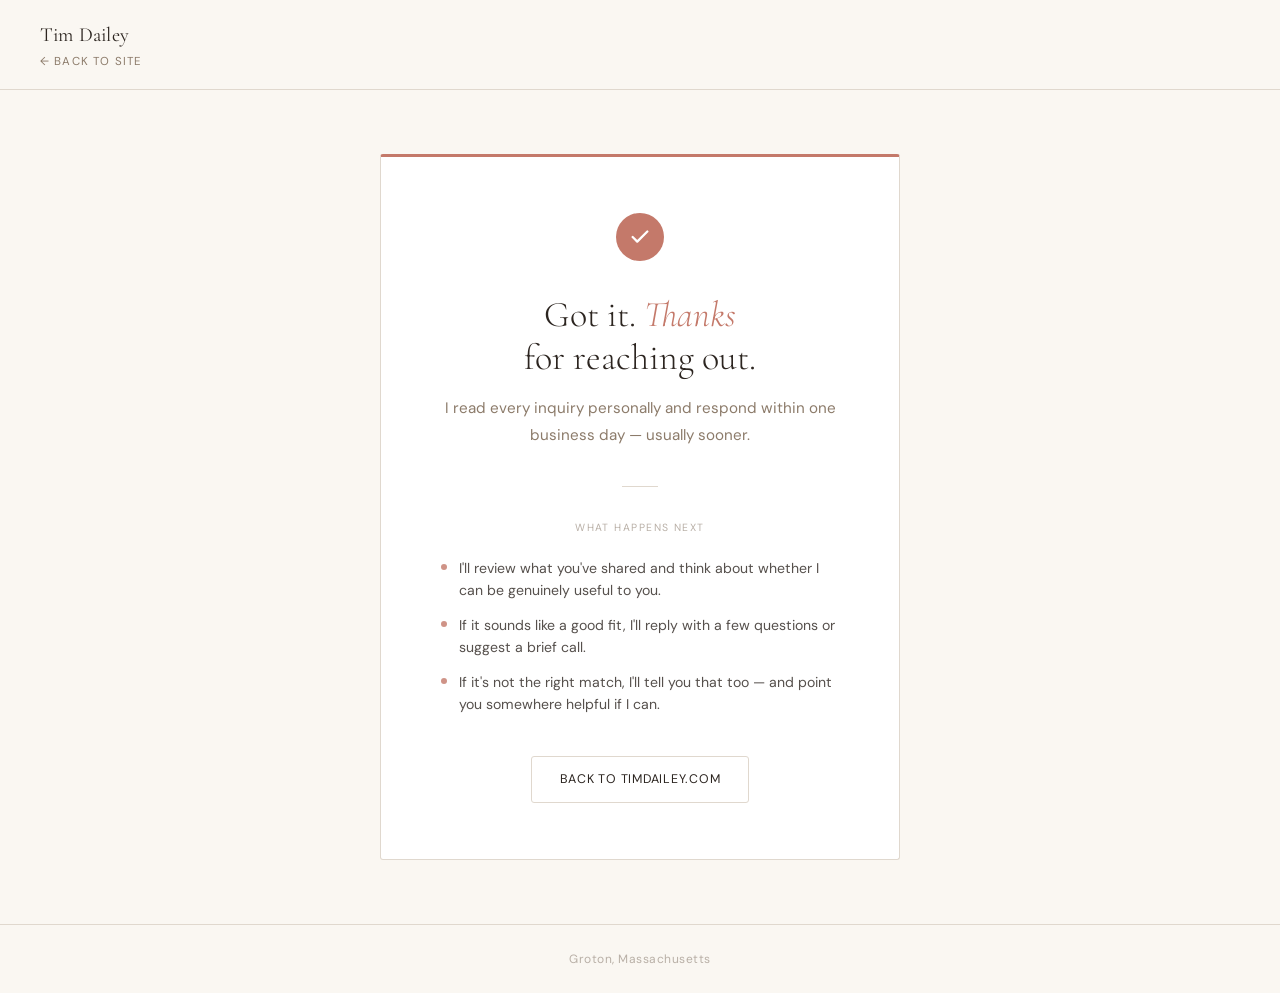
==== thanks.html @ c69544fc "Add files via upload" ====
<!DOCTYPE html>
<html lang="en" class="full-height">
<head>
<meta charset="UTF-8">
<meta name="viewport" content="width=device-width, initial-scale=1.0">
<title>Got it — Tim Dailey</title>
<link rel="preconnect" href="https://fonts.googleapis.com">
<link href="https://fonts.googleapis.com/css2?family=Cormorant+Garamond:ital,wght@0,300;0,400;0,500;1,300;1,400&family=DM+Sans:opsz,wght@9..40,300;9..40,400;9..500&display=swap" rel="stylesheet">
<link rel="stylesheet" href="styles.css">
</head>
<body class="page-thanks">

<nav class="nav-simple">
  <a href="index.html" class="nav-mark">Tim Dailey</a>
  <a href="index.html" class="nav-back">← Back to site</a>
</nav>

<main class="thanks-main">
  <div class="thanks-card">
    <div class="thanks-check">
      <svg viewBox="0 0 24 24" stroke-linecap="round" stroke-linejoin="round">
        <polyline points="20 6 9 17 4 12"/>
      </svg>
    </div>
    <h1 class="thanks-h">Got it. <em>Thanks</em><br>for reaching out.</h1>
    <p class="thanks-sub">I read every inquiry personally and respond within one business day — usually sooner.</p>
    <div class="thanks-divider"></div>
    <div class="thanks-next-lbl">What happens next</div>
    <div class="thanks-next-items">
      <div class="thanks-next-item">
        <div class="thanks-next-dot"></div>
        <span>I'll review what you've shared and think about whether I can be genuinely useful to you.</span>
      </div>
      <div class="thanks-next-item">
        <div class="thanks-next-dot"></div>
        <span>If it sounds like a good fit, I'll reply with a few questions or suggest a brief call.</span>
      </div>
      <div class="thanks-next-item">
        <div class="thanks-next-dot"></div>
        <span>If it's not the right match, I'll tell you that too — and point you somewhere helpful if I can.</span>
      </div>
    </div>
    <a href="index.html" class="btn-home">Back to timdailey.com</a>
  </div>
</main>

<footer class="footer-simple">
  Groton, Massachusetts
</footer>

<script src="main.js"></script>
</body>
</html>
---- styles.css ----
/* ── RESET ── */
*,*::before,*::after{box-sizing:border-box;margin:0;padding:0}

/* ── VARIABLES ── */
:root{
  --linen:#FAF7F2;
  --linen-deep:#F3EDE3;
  --clay:#C4796A;
  --clay-dark:#A55E50;
  --clay-light:#F0E0DC;
  --espresso:#2C2520;
  --taupe:#8C7B6A;
  --taupe-light:#B8AFA6;
  --border:#E0D8CE;
  --white:#FFFFFF;
  --max-w:1120px;
  --serif:'Cormorant Garamond',Georgia,serif;
  --sans:'DM Sans',system-ui,sans-serif;
}

/* ── BASE ── */
html{scroll-behavior:smooth;font-size:16px}
body{
  font-family:var(--sans);
  color:var(--espresso);
  background:var(--linen);
  line-height:1.7;
  -webkit-font-smoothing:antialiased;
}
/* Thanks page needs full-height flex column to pin footer */
html.full-height,html.full-height body{height:100%}
body.page-thanks{display:flex;flex-direction:column}

/* ── LAYOUT ── */
.wrap{max-width:var(--max-w);margin:0 auto;padding:0 2.5rem}

/* ── NAV ── */
nav{
  background:rgba(250,247,242,0.96);
  backdrop-filter:blur(8px);
  border-bottom:1px solid var(--border);
  padding:1.1rem 0;
}
nav.nav-sticky{position:sticky;top:0;z-index:200}
.nav-inner{
  max-width:var(--max-w);margin:0 auto;padding:0 2.5rem;
  display:flex;align-items:center;justify-content:space-between;
}
/* Thanks page nav is not sticky, uses simpler inner layout */
nav.nav-simple{padding:1.1rem 2.5rem}
.nav-mark{
  font-family:var(--serif);font-size:1.25rem;font-weight:400;
  color:var(--espresso);text-decoration:none;letter-spacing:0.01em;
}
.nav-links{display:flex;align-items:center;gap:2.25rem;list-style:none}
.nav-links a{
  font-size:0.7rem;letter-spacing:0.12em;text-transform:uppercase;
  color:var(--taupe);text-decoration:none;transition:color 0.2s;
}
.nav-links a:hover{color:var(--espresso)}
.nav-cta{
  background:var(--clay) !important;color:var(--white) !important;
  padding:0.55rem 1.2rem;border-radius:3px;
  letter-spacing:0.08em !important;transition:background 0.2s !important;
}
.nav-cta:hover{background:var(--clay-dark) !important}
.nav-back{
  font-size:0.72rem;letter-spacing:0.1em;text-transform:uppercase;
  color:var(--taupe);text-decoration:none;transition:color 0.2s;
  display:flex;align-items:center;gap:0.4rem;
}
.nav-back:hover{color:var(--espresso)}
.nav-hamburger{display:none;background:none;border:none;cursor:pointer;padding:4px}
.nav-hamburger span{display:block;width:22px;height:1.5px;background:var(--espresso);margin:5px 0;transition:all 0.2s}

/* ── BUTTONS ── */
.btn-fill{
  background:var(--clay);color:var(--white);
  padding:0.85rem 1.75rem;border-radius:3px;
  text-decoration:none;font-size:0.8rem;letter-spacing:0.06em;
  text-transform:uppercase;transition:background 0.2s;display:inline-block;
}
.btn-fill:hover{background:var(--clay-dark)}
.btn-outline{
  border:1px solid var(--border);color:var(--espresso);
  padding:0.85rem 1.75rem;border-radius:3px;
  text-decoration:none;font-size:0.8rem;letter-spacing:0.06em;
  text-transform:uppercase;transition:border-color 0.2s;display:inline-block;
}
.btn-outline:hover{border-color:var(--taupe)}
.btn-home{
  display:inline-block;border:1px solid var(--border);color:var(--espresso);
  padding:0.75rem 1.75rem;border-radius:3px;text-decoration:none;
  font-size:0.78rem;letter-spacing:0.06em;text-transform:uppercase;
  transition:border-color 0.2s,color 0.2s;
}
.btn-home:hover{border-color:var(--clay);color:var(--clay)}

/* ── SECTION CHROME ── */
.sec-eye{
  font-size:0.65rem;letter-spacing:0.14em;text-transform:uppercase;
  color:var(--clay);margin-bottom:0.6rem;
}
.sec-h{
  font-family:var(--serif);font-weight:300;
  font-size:clamp(1.8rem,3.5vw,2.75rem);
  color:var(--espresso);line-height:1.2;
}
.sec-sub{
  font-size:1rem;color:var(--taupe);max-width:600px;
  margin-top:0.75rem;line-height:1.8;
}

/* ── FOOTER ── */
footer.footer-dark{background:var(--espresso);padding:3rem 0}
.foot-inner{
  max-width:var(--max-w);margin:0 auto;padding:0 2.5rem;
  display:flex;align-items:center;justify-content:space-between;flex-wrap:wrap;gap:1.5rem;
}
.foot-mark{font-family:var(--serif);font-size:1.2rem;font-weight:300;color:var(--linen);letter-spacing:0.02em}
.foot-links{display:flex;gap:2rem;list-style:none}
.foot-links a{
  font-size:0.68rem;letter-spacing:0.1em;text-transform:uppercase;
  color:var(--taupe);text-decoration:none;transition:color 0.2s;
}
.foot-links a:hover{color:var(--linen)}
.foot-meta{font-size:0.78rem;color:var(--taupe);text-align:right;line-height:1.7}
footer.footer-simple{
  border-top:1px solid var(--border);padding:1.5rem 2.5rem;
  text-align:center;font-size:0.75rem;color:var(--taupe-light);letter-spacing:0.04em;
}

/* ════════════════════════════════════
   INDEX PAGE STYLES
   ════════════════════════════════════ */

/* ── HERO ── */
#hero{background:var(--linen);padding:7rem 0 5rem;position:relative;overflow:hidden}
.hero-bg-mark{
  position:absolute;right:-60px;top:20px;
  font-family:var(--serif);font-size:28rem;font-weight:300;
  color:var(--border);opacity:0.35;line-height:1;
  pointer-events:none;user-select:none;
}
.hero-inner{max-width:760px;position:relative;z-index:1}
.hero-eyebrow{
  display:inline-flex;align-items:center;gap:0.6rem;
  font-size:0.7rem;letter-spacing:0.14em;text-transform:uppercase;
  color:var(--clay);margin-bottom:2rem;
}
.hero-eyebrow-line{width:28px;height:1px;background:var(--clay);display:inline-block}
#hero h1{
  font-family:var(--serif);font-weight:300;
  font-size:clamp(2.4rem,5vw,4rem);
  line-height:1.15;color:var(--espresso);margin-bottom:1.5rem;
}
#hero h1 em{font-style:italic;color:var(--clay)}
.hero-sub{
  font-family:var(--serif);font-size:1.2rem;font-weight:300;font-style:italic;
  color:var(--taupe);margin-bottom:1.25rem;
}
.hero-body{
  font-size:1rem;color:var(--espresso);opacity:0.8;
  max-width:580px;margin-bottom:2.75rem;line-height:1.8;
}
.btn-row{display:flex;gap:1rem;flex-wrap:wrap;align-items:center}
.logo-strip{margin-top:4.5rem;padding-top:2.5rem;border-top:1px solid var(--border)}
.logo-strip-lbl{
  font-size:0.65rem;letter-spacing:0.14em;text-transform:uppercase;
  color:var(--taupe-light);margin-bottom:1rem;
}
.logo-names{display:flex;flex-wrap:wrap;gap:0.4rem 2.5rem}
.logo-names span{
  font-family:var(--serif);font-size:1rem;font-weight:400;
  color:var(--taupe-light);letter-spacing:0.02em;
}

/* ── VALUE ── */
#value{background:var(--white);padding:5.5rem 0}
.value-grid{display:grid;grid-template-columns:repeat(3,1fr);gap:3.5rem}
.val-bar{width:36px;height:2px;background:var(--clay);margin-bottom:1.25rem}
.value-item h3{font-family:var(--serif);font-size:1.5rem;font-weight:400;margin-bottom:0.75rem;color:var(--espresso)}
.value-item p{font-size:0.9rem;color:var(--taupe);line-height:1.8}

/* ── SERVICES ── */
#services{background:var(--linen);padding:6rem 0}
.services-head{margin-bottom:3.5rem}
.svc-card{
  background:var(--white);border:1px solid var(--border);
  border-left:3px solid var(--clay);border-radius:3px;
  padding:2.5rem 2.75rem;margin-bottom:1.25rem;transition:box-shadow 0.2s;
}
.svc-card:hover{box-shadow:0 4px 24px rgba(44,37,32,0.06)}
.svc-name{font-family:var(--serif);font-size:1.6rem;font-weight:400;color:var(--espresso);margin-bottom:0.2rem}
.svc-hook{font-size:0.78rem;color:var(--clay);letter-spacing:0.06em;margin-bottom:1.25rem}
.svc-body{font-size:0.9rem;color:var(--espresso);opacity:0.85;line-height:1.85;margin-bottom:1.5rem;max-width:700px}
.fit-lbl{font-size:0.65rem;letter-spacing:0.12em;text-transform:uppercase;color:var(--taupe-light);margin-bottom:0.6rem}
.fit-list{list-style:none;display:flex;flex-direction:column;gap:0.35rem}
.fit-list li{font-size:0.85rem;color:var(--taupe);padding-left:1.5rem;position:relative;line-height:1.6}
.fit-list li::before{content:'—';position:absolute;left:0;color:var(--clay)}

/* ── ABOUT ── */
#about{background:var(--white);padding:6rem 0}
.about-grid{display:grid;grid-template-columns:1fr 420px;gap:5rem;align-items:start}
.about-prose .sec-h{margin-bottom:2rem}
.about-prose p{font-size:0.95rem;color:var(--espresso);opacity:0.85;line-height:1.9;margin-bottom:1.25rem}
.about-cta-link{
  display:inline-block;margin-top:0.75rem;color:var(--clay);
  font-size:0.9rem;text-decoration:none;border-bottom:1px solid var(--clay);
  padding-bottom:2px;transition:color 0.2s,border-color 0.2s;
}
.about-cta-link:hover{color:var(--clay-dark);border-color:var(--clay-dark)}
.story-toggle-wrap{margin-top:2.5rem;padding-top:2rem;border-top:1px solid var(--border)}
.story-btn{
  background:none;border:none;padding:0;cursor:pointer;
  display:flex;align-items:center;gap:0.5rem;
  font-family:var(--serif);font-size:1rem;font-weight:400;
  color:var(--clay);transition:color 0.2s;
}
.story-btn:hover{color:var(--clay-dark)}
.story-arrow{display:inline-block;transition:transform 0.25s;font-size:1.1rem}
.story-arrow.open{transform:rotate(90deg)}
.story-content{display:none;margin-top:1.5rem}
.story-content.open{display:block}
.story-content p{font-size:0.9rem;color:var(--espresso);opacity:0.8;line-height:1.9;margin-bottom:1.15rem}
.career-lbl{font-size:0.65rem;letter-spacing:0.14em;text-transform:uppercase;color:var(--taupe-light);margin-bottom:1rem}
.timeline-item{padding:1.1rem 0;border-top:1px solid var(--border)}
.timeline-item:last-child{border-bottom:1px solid var(--border)}
.t-org{font-size:0.9rem;font-weight:500;color:var(--espresso);margin-bottom:2px}
.t-role{font-size:0.82rem;color:var(--taupe)}
.t-dates{font-size:0.75rem;color:var(--taupe-light);margin-top:2px}

/* ── WORK ── */
#work{background:var(--linen);padding:6rem 0}
.work-head{margin-bottom:3rem}
.case{background:var(--white);border:1px solid var(--border);border-radius:3px;margin-bottom:0.75rem;overflow:hidden}
.case-hdr{
  padding:1.5rem 2rem;cursor:pointer;
  display:flex;align-items:center;justify-content:space-between;gap:1rem;transition:background 0.15s;
}
.case-hdr:hover{background:var(--linen)}
.case-hdr h3{font-family:var(--serif);font-size:1.15rem;font-weight:400;color:var(--espresso)}
.chevron{color:var(--clay);font-size:1.1rem;transition:transform 0.2s;flex-shrink:0}
.chevron.open{transform:rotate(180deg)}
.case-body{display:none;padding:0 2rem 2rem;border-top:1px solid var(--border)}
.case-body.open{display:block}
.case-sec{margin-top:1.5rem}
.case-sec-lbl{font-size:0.65rem;letter-spacing:0.12em;text-transform:uppercase;color:var(--clay);margin-bottom:0.5rem}
.case-sec p{font-size:0.88rem;color:var(--espresso);opacity:0.85;line-height:1.8}

/* ── CONTACT ── */
#contact{background:var(--white);padding:6rem 0}
.contact-grid{display:grid;grid-template-columns:1fr 1fr;gap:5rem;align-items:start}
.contact-intro{font-size:0.95rem;color:var(--taupe);line-height:1.85;margin:1rem 0 2rem}
.fit-block{margin-bottom:1.75rem}
.fit-block-lbl{font-size:0.65rem;letter-spacing:0.12em;text-transform:uppercase;color:var(--taupe-light);margin-bottom:0.6rem}
.contact-list{list-style:none;display:flex;flex-direction:column;gap:0.4rem}
.contact-list li{font-size:0.87rem;color:var(--espresso);opacity:0.85;padding-left:1.5rem;position:relative;line-height:1.65}
.contact-list li::before{content:'—';position:absolute;left:0;color:var(--clay)}
.cform{display:flex;flex-direction:column;gap:1.25rem}
.ffield{display:flex;flex-direction:column;gap:0.4rem}
.ffield label{font-size:0.65rem;letter-spacing:0.12em;text-transform:uppercase;color:var(--taupe)}
.ffield input,.ffield textarea{
  background:var(--linen);border:1px solid var(--border);border-radius:3px;
  padding:0.75rem 1rem;font-family:var(--sans);font-size:0.9rem;
  color:var(--espresso);outline:none;width:100%;transition:border-color 0.2s;
}
.ffield input:focus,.ffield textarea:focus{border-color:var(--clay)}
.ffield textarea{min-height:110px;resize:vertical}
.fsub{
  background:var(--clay);color:var(--white);border:none;
  padding:0.85rem 1.75rem;border-radius:3px;cursor:pointer;
  font-family:var(--sans);font-size:0.8rem;letter-spacing:0.06em;
  text-transform:uppercase;transition:background 0.2s;align-self:flex-start;
}
.fsub:hover{background:var(--clay-dark)}
.cal-note{
  margin-top:1.5rem;padding-top:1.5rem;
  border-top:1px solid var(--border);
  font-size:0.87rem;color:var(--taupe);line-height:1.8;
}

/* ── SCROLL FADE-IN ── */
.fade-in{opacity:0;transform:translateY(18px);transition:opacity 0.5s ease,transform 0.5s ease}
.fade-in.visible{opacity:1;transform:none}

/* ════════════════════════════════════
   THANKS PAGE STYLES
   ════════════════════════════════════ */
.thanks-main{
  flex:1;display:flex;align-items:center;
  justify-content:center;padding:4rem 2rem;
}
.thanks-card{
  background:var(--white);border:1px solid var(--border);
  border-top:3px solid var(--clay);border-radius:3px;
  padding:3.5rem 3.75rem;max-width:520px;width:100%;
  text-align:center;animation:rise 0.5s ease both;
}
@keyframes rise{
  from{opacity:0;transform:translateY(16px)}
  to{opacity:1;transform:none}
}
.thanks-check{
  width:48px;height:48px;border-radius:50%;background:var(--clay);
  display:flex;align-items:center;justify-content:center;margin:0 auto 2rem;
}
.thanks-check svg{width:22px;height:22px;stroke:var(--white);stroke-width:2.5;fill:none}
.thanks-h{
  font-family:var(--serif);font-weight:300;font-size:2.25rem;
  line-height:1.2;color:var(--espresso);margin-bottom:1rem;
}
.thanks-h em{font-style:italic;color:var(--clay)}
.thanks-sub{font-size:0.95rem;color:var(--taupe);line-height:1.8;margin-bottom:2.25rem}
.thanks-divider{width:36px;height:1px;background:var(--border);margin:0 auto 2rem}
.thanks-next-lbl{font-size:0.65rem;letter-spacing:0.14em;text-transform:uppercase;color:var(--taupe-light);margin-bottom:1.25rem}
.thanks-next-items{display:flex;flex-direction:column;gap:0.75rem;text-align:left;margin-bottom:2.5rem}
.thanks-next-item{display:flex;align-items:flex-start;gap:0.75rem;font-size:0.88rem;color:var(--espresso);opacity:0.8;line-height:1.6}
.thanks-next-dot{width:6px;height:6px;border-radius:50%;background:var(--clay);flex-shrink:0;margin-top:0.45rem}

/* ════════════════════════════════════
   RESPONSIVE
   ════════════════════════════════════ */
@media(max-width:900px){
  .value-grid{grid-template-columns:1fr;gap:2.25rem}
  .about-grid{grid-template-columns:1fr;gap:3rem}
  .about-grid .about-right{order:-1}
  .contact-grid{grid-template-columns:1fr;gap:3rem}
  .hero-bg-mark{display:none}
}
@media(max-width:680px){
  .wrap{padding:0 1.5rem}
  .nav-inner{padding:0 1.5rem}
  .foot-inner{padding:0 1.5rem;flex-direction:column;align-items:flex-start}
  .foot-meta{text-align:left}
  .nav-links{display:none}
  .nav-links.open{
    display:flex;flex-direction:column;align-items:flex-start;
    position:absolute;top:100%;left:0;right:0;
    background:var(--white);border-bottom:1px solid var(--border);
    padding:1.5rem 2rem;gap:1.25rem;
  }
  .nav-hamburger{display:block}
  nav{position:relative}
  #hero{padding:4.5rem 0 3.5rem}
  .svc-card{padding:1.75rem 1.5rem}
  .case-hdr{padding:1.25rem 1.5rem}
  .case-body{padding:0 1.5rem 1.5rem}
  .thanks-card{padding:2.5rem 1.75rem}
  footer.footer-simple{padding:1.25rem 1.5rem}
}
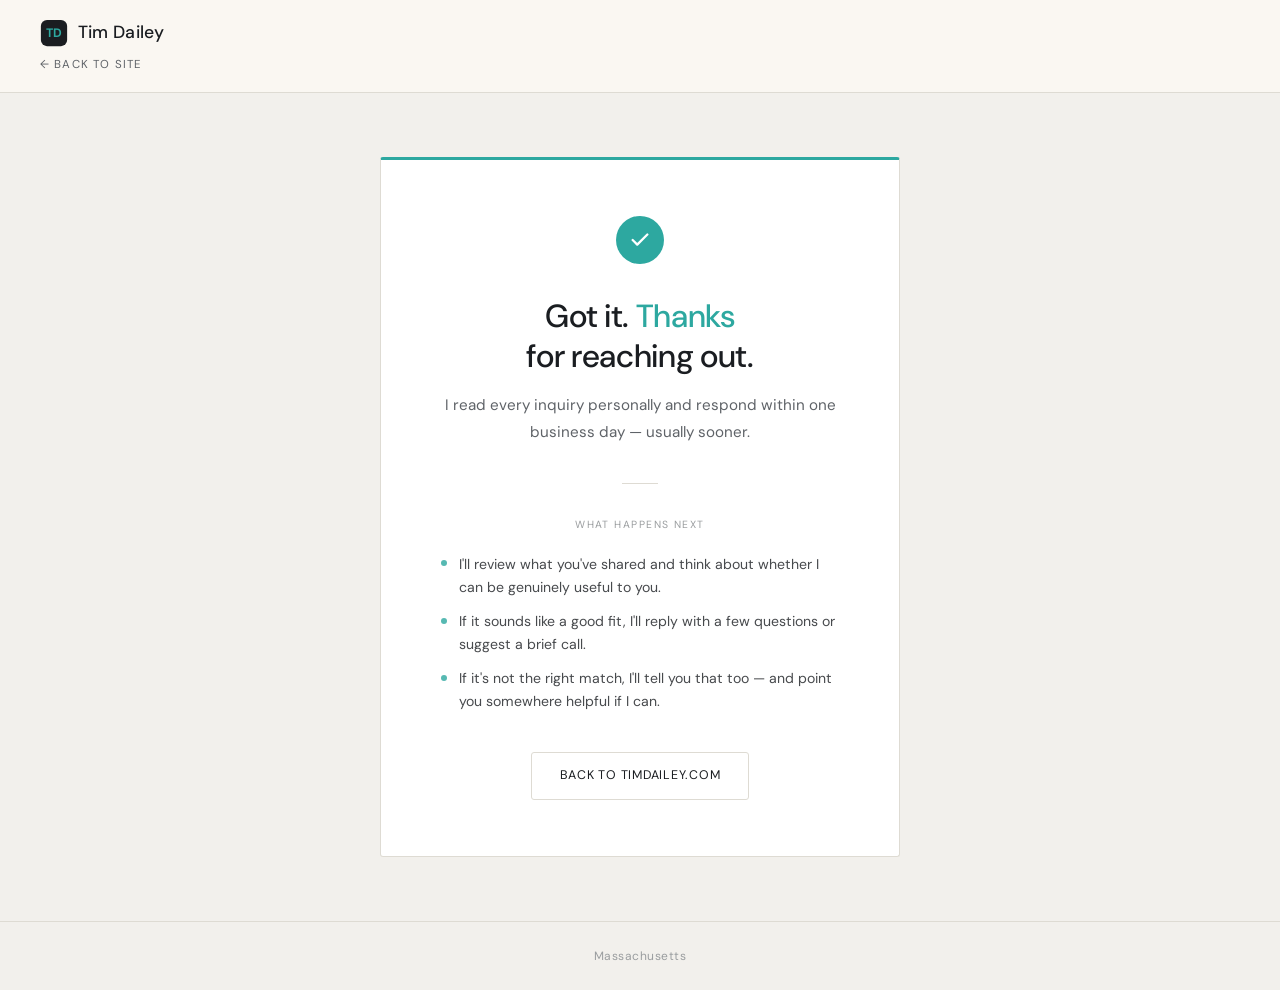
==== commit 0a2ba052: "Rebrand site content & layout; add robots/sitemap Update site copy and structure to rebrand as “Timo" ====
--- a/thanks.html
+++ b/thanks.html
@@ -3,15 +3,34 @@
 <head>
 <meta charset="UTF-8">
 <meta name="viewport" content="width=device-width, initial-scale=1.0">
+<!-- Google tag (gtag.js) -->
+<script async src="https://www.googletagmanager.com/gtag/js?id=G-L4XBEKRWH8"></script>
+<script>
+  window.dataLayer = window.dataLayer || [];
+  function gtag(){dataLayer.push(arguments);}
+  gtag('js', new Date());
+
+  gtag('config', 'G-L4XBEKRWH8');
+</script>
 <title>Got it — Tim Dailey</title>
+<meta name="robots" content="noindex, follow">
+<meta name="theme-color" content="#1A1D21">
 <link rel="preconnect" href="https://fonts.googleapis.com">
-<link href="https://fonts.googleapis.com/css2?family=Cormorant+Garamond:ital,wght@0,300;0,400;0,500;1,300;1,400&family=DM+Sans:opsz,wght@9..40,300;9..40,400;9..500&display=swap" rel="stylesheet">
+<link href="https://fonts.googleapis.com/css2?family=DM+Sans:opsz,wght@9..40,300;9..40,400;9..40,500;9..40,700&display=swap" rel="stylesheet">
 <link rel="stylesheet" href="styles.css">
+<link rel="icon" type="image/svg+xml" href="favicon.svg">
+<link rel="apple-touch-icon" href="favicon-180.png">
 </head>
 <body class="page-thanks">
 
 <nav class="nav-simple">
-  <a href="index.html" class="nav-mark">Tim Dailey</a>
+  <a href="index.html" class="nav-mark">
+    <svg width="28" height="28" viewBox="0 0 32 32" aria-hidden="true">
+      <rect x="1" y="1" width="30" height="30" rx="7" style="fill:var(--espresso)"/>
+      <text x="16" y="21" font-family="DM Sans, sans-serif" font-weight="700" font-size="14" text-anchor="middle" style="fill:var(--clay)">TD</text>
+    </svg>
+    Tim Dailey
+  </a>
   <a href="index.html" class="nav-back">← Back to site</a>
 </nav>
 
@@ -45,7 +64,7 @@
 </main>
 
 <footer class="footer-simple">
-  Groton, Massachusetts
+  Massachusetts
 </footer>
 
 <script src="main.js"></script>
--- a/styles.css
+++ b/styles.css
@@ -3,18 +3,17 @@
 
 /* ── VARIABLES ── */
 :root{
-  --linen:#FAF7F2;
-  --linen-deep:#F3EDE3;
-  --clay:#C4796A;
-  --clay-dark:#A55E50;
-  --clay-light:#F0E0DC;
-  --espresso:#2C2520;
-  --taupe:#8C7B6A;
-  --taupe-light:#B8AFA6;
-  --border:#E0D8CE;
+  --linen:#F2F0EC;
+  --linen-deep:#E9E6DF;
+  --clay:#2DA8A0;
+  --clay-dark:#1F7B75;
+  --clay-light:#D9EEEC;
+  --espresso:#1A1D21;
+  --taupe:#5F6368;
+  --taupe-light:#9A9D9F;
+  --border:#DEDBD3;
   --white:#FFFFFF;
-  --max-w:1120px;
-  --serif:'Cormorant Garamond',Georgia,serif;
+  --max-w:1440px;
   --sans:'DM Sans',system-ui,sans-serif;
 }
 
@@ -49,9 +48,11 @@
 /* Thanks page nav is not sticky, uses simpler inner layout */
 nav.nav-simple{padding:1.1rem 2.5rem}
 .nav-mark{
-  font-family:var(--serif);font-size:1.25rem;font-weight:400;
+  display:inline-flex;align-items:center;gap:0.6rem;
+  font-family:var(--sans);font-size:1.1rem;font-weight:500;
   color:var(--espresso);text-decoration:none;letter-spacing:0.01em;
 }
+.nav-mark svg{flex-shrink:0}
 .nav-links{display:flex;align-items:center;gap:2.25rem;list-style:none}
 .nav-links a{
   font-size:0.7rem;letter-spacing:0.12em;text-transform:uppercase;
@@ -82,12 +83,12 @@
 }
 .btn-fill:hover{background:var(--clay-dark)}
 .btn-outline{
-  border:1px solid var(--border);color:var(--espresso);
+  border:1px solid rgba(255,255,255,0.3);color:var(--linen);
   padding:0.85rem 1.75rem;border-radius:3px;
   text-decoration:none;font-size:0.8rem;letter-spacing:0.06em;
   text-transform:uppercase;transition:border-color 0.2s;display:inline-block;
 }
-.btn-outline:hover{border-color:var(--taupe)}
+.btn-outline:hover{border-color:rgba(255,255,255,0.6)}
 .btn-home{
   display:inline-block;border:1px solid var(--border);color:var(--espresso);
   padding:0.75rem 1.75rem;border-radius:3px;text-decoration:none;
@@ -102,9 +103,9 @@
   color:var(--clay);margin-bottom:0.6rem;
 }
 .sec-h{
-  font-family:var(--serif);font-weight:300;
-  font-size:clamp(1.8rem,3.5vw,2.75rem);
-  color:var(--espresso);line-height:1.2;
+  font-family:var(--sans);font-weight:500;
+  font-size:clamp(1.7rem,3.2vw,2.5rem);
+  color:var(--espresso);line-height:1.25;letter-spacing:-0.01em;
 }
 .sec-sub{
   font-size:1rem;color:var(--taupe);max-width:600px;
@@ -117,7 +118,7 @@
   max-width:var(--max-w);margin:0 auto;padding:0 2.5rem;
   display:flex;align-items:center;justify-content:space-between;flex-wrap:wrap;gap:1.5rem;
 }
-.foot-mark{font-family:var(--serif);font-size:1.2rem;font-weight:300;color:var(--linen);letter-spacing:0.02em}
+.foot-mark{font-family:var(--sans);font-size:1.05rem;font-weight:500;color:var(--linen);letter-spacing:0.01em}
 .foot-links{display:flex;gap:2rem;list-style:none}
 .foot-links a{
   font-size:0.68rem;letter-spacing:0.1em;text-transform:uppercase;
@@ -135,11 +136,11 @@
    ════════════════════════════════════ */
 
 /* ── HERO ── */
-#hero{background:var(--linen);padding:7rem 0 5rem;position:relative;overflow:hidden}
+#hero{background:var(--espresso);padding:7rem 0 5rem;position:relative;overflow:hidden}
 .hero-bg-mark{
   position:absolute;right:-60px;top:20px;
-  font-family:var(--serif);font-size:28rem;font-weight:300;
-  color:var(--border);opacity:0.35;line-height:1;
+  font-family:var(--sans);font-size:24rem;font-weight:700;
+  color:#FFFFFF;opacity:0.04;line-height:1;
   pointer-events:none;user-select:none;
 }
 .hero-inner{max-width:760px;position:relative;z-index:1}
@@ -150,54 +151,49 @@
 }
 .hero-eyebrow-line{width:28px;height:1px;background:var(--clay);display:inline-block}
 #hero h1{
-  font-family:var(--serif);font-weight:300;
-  font-size:clamp(2.4rem,5vw,4rem);
-  line-height:1.15;color:var(--espresso);margin-bottom:1.5rem;
-}
-#hero h1 em{font-style:italic;color:var(--clay)}
+  font-family:var(--sans);font-weight:500;letter-spacing:-0.01em;
+  font-size:clamp(2.4rem,5vw,3.75rem);
+  line-height:1.15;color:var(--linen);margin-bottom:1.5rem;
+}
+#hero h1 em{font-style:normal;color:var(--clay)}
 .hero-sub{
-  font-family:var(--serif);font-size:1.2rem;font-weight:300;font-style:italic;
-  color:var(--taupe);margin-bottom:1.25rem;
+  font-family:var(--sans);font-size:1.1rem;font-weight:400;
+  color:var(--taupe-light);margin-bottom:1.25rem;
 }
 .hero-body{
-  font-size:1rem;color:var(--espresso);opacity:0.8;
+  font-size:1rem;color:var(--linen);opacity:0.75;
   max-width:580px;margin-bottom:2.75rem;line-height:1.8;
 }
 .btn-row{display:flex;gap:1rem;flex-wrap:wrap;align-items:center}
-.logo-strip{margin-top:4.5rem;padding-top:2.5rem;border-top:1px solid var(--border)}
+.logo-strip{margin-top:4.5rem;padding-top:2.5rem;border-top:1px solid rgba(255,255,255,0.12)}
 .logo-strip-lbl{
   font-size:0.65rem;letter-spacing:0.14em;text-transform:uppercase;
   color:var(--taupe-light);margin-bottom:1rem;
 }
 .logo-names{display:flex;flex-wrap:wrap;gap:0.4rem 2.5rem}
 .logo-names span{
-  font-family:var(--serif);font-size:1rem;font-weight:400;
+  font-family:var(--sans);font-size:0.95rem;font-weight:500;
   color:var(--taupe-light);letter-spacing:0.02em;
 }
 
-/* ── VALUE ── */
-#value{background:var(--white);padding:5.5rem 0}
-.value-grid{display:grid;grid-template-columns:repeat(3,1fr);gap:3.5rem}
-.val-bar{width:36px;height:2px;background:var(--clay);margin-bottom:1.25rem}
-.value-item h3{font-family:var(--serif);font-size:1.5rem;font-weight:400;margin-bottom:0.75rem;color:var(--espresso)}
-.value-item p{font-size:0.9rem;color:var(--taupe);line-height:1.8}
-
-/* ── SERVICES ── */
-#services{background:var(--linen);padding:6rem 0}
-.services-head{margin-bottom:3.5rem}
-.svc-card{
+/* ── SUMMARY ── */
+#summary{background:var(--white);padding:5rem 0}
+.summary-text{
+  font-family:var(--sans);font-weight:400;font-size:1.35rem;
+  line-height:1.6;color:var(--espresso);max-width:820px;
+}
+
+/* ── SKILLS ── */
+#skills{background:var(--white);padding:6rem 0}
+.skills-head{margin-bottom:3rem}
+.skills-group{margin-bottom:2.25rem}
+.skills-group-lbl{font-size:0.65rem;letter-spacing:0.12em;text-transform:uppercase;color:var(--taupe-light);margin-bottom:0.9rem}
+.skill-pills{display:flex;flex-wrap:wrap;gap:0.6rem}
+.skill-pill{
   background:var(--white);border:1px solid var(--border);
-  border-left:3px solid var(--clay);border-radius:3px;
-  padding:2.5rem 2.75rem;margin-bottom:1.25rem;transition:box-shadow 0.2s;
-}
-.svc-card:hover{box-shadow:0 4px 24px rgba(44,37,32,0.06)}
-.svc-name{font-family:var(--serif);font-size:1.6rem;font-weight:400;color:var(--espresso);margin-bottom:0.2rem}
-.svc-hook{font-size:0.78rem;color:var(--clay);letter-spacing:0.06em;margin-bottom:1.25rem}
-.svc-body{font-size:0.9rem;color:var(--espresso);opacity:0.85;line-height:1.85;margin-bottom:1.5rem;max-width:700px}
-.fit-lbl{font-size:0.65rem;letter-spacing:0.12em;text-transform:uppercase;color:var(--taupe-light);margin-bottom:0.6rem}
-.fit-list{list-style:none;display:flex;flex-direction:column;gap:0.35rem}
-.fit-list li{font-size:0.85rem;color:var(--taupe);padding-left:1.5rem;position:relative;line-height:1.6}
-.fit-list li::before{content:'—';position:absolute;left:0;color:var(--clay)}
+  color:var(--espresso);font-size:0.85rem;
+  padding:0.5rem 1rem;border-radius:20px;
+}
 
 /* ── ABOUT ── */
 #about{background:var(--white);padding:6rem 0}
@@ -214,7 +210,7 @@
 .story-btn{
   background:none;border:none;padding:0;cursor:pointer;
   display:flex;align-items:center;gap:0.5rem;
-  font-family:var(--serif);font-size:1rem;font-weight:400;
+  font-family:var(--sans);font-size:0.95rem;font-weight:500;
   color:var(--clay);transition:color 0.2s;
 }
 .story-btn:hover{color:var(--clay-dark)}
@@ -223,12 +219,22 @@
 .story-content{display:none;margin-top:1.5rem}
 .story-content.open{display:block}
 .story-content p{font-size:0.9rem;color:var(--espresso);opacity:0.8;line-height:1.9;margin-bottom:1.15rem}
-.career-lbl{font-size:0.65rem;letter-spacing:0.14em;text-transform:uppercase;color:var(--taupe-light);margin-bottom:1rem}
-.timeline-item{padding:1.1rem 0;border-top:1px solid var(--border)}
-.timeline-item:last-child{border-bottom:1px solid var(--border)}
-.t-org{font-size:0.9rem;font-weight:500;color:var(--espresso);margin-bottom:2px}
-.t-role{font-size:0.82rem;color:var(--taupe)}
-.t-dates{font-size:0.75rem;color:var(--taupe-light);margin-top:2px}
+.qf-card{background:var(--linen);border:1px solid var(--border);border-radius:6px;padding:2rem}
+.qf-lbl{font-size:0.65rem;letter-spacing:0.14em;text-transform:uppercase;color:var(--taupe-light);margin-bottom:1.25rem}
+.qf-row{padding:0.85rem 0;border-top:1px solid var(--border)}
+.qf-row:last-of-type{border-bottom:1px solid var(--border)}
+.qf-k{font-size:0.7rem;letter-spacing:0.06em;text-transform:uppercase;color:var(--taupe);margin-bottom:2px}
+.qf-v{font-size:0.9rem;color:var(--espresso)}
+.qf-link{
+  display:inline-flex;align-items:center;gap:0.4rem;margin-top:1.25rem;
+  font-size:0.85rem;color:var(--clay);text-decoration:none;
+}
+.qf-link:hover{color:var(--clay-dark)}
+.qf-link svg{width:15px;height:15px;fill:currentColor}
+
+/* ── EXPERIENCE ── */
+#experience{background:var(--linen);padding:6rem 0}
+.experience-head{margin-bottom:3rem}
 
 /* ── WORK ── */
 #work{background:var(--linen);padding:6rem 0}
@@ -239,13 +245,19 @@
   display:flex;align-items:center;justify-content:space-between;gap:1rem;transition:background 0.15s;
 }
 .case-hdr:hover{background:var(--linen)}
-.case-hdr h3{font-family:var(--serif);font-size:1.15rem;font-weight:400;color:var(--espresso)}
+.case-hdr h3{font-family:var(--sans);font-size:1.05rem;font-weight:500;color:var(--espresso)}
+.case-dates{font-size:0.78rem;color:var(--taupe-light);margin-top:3px}
 .chevron{color:var(--clay);font-size:1.1rem;transition:transform 0.2s;flex-shrink:0}
 .chevron.open{transform:rotate(180deg)}
 .case-body{display:none;padding:0 2rem 2rem;border-top:1px solid var(--border)}
 .case-body.open{display:block}
 .case-sec{margin-top:1.5rem}
 .case-sec-lbl{font-size:0.65rem;letter-spacing:0.12em;text-transform:uppercase;color:var(--clay);margin-bottom:0.5rem}
+.case-list{list-style:none;display:flex;flex-direction:column;gap:0.5rem;margin-top:1.5rem}
+.case-list li{font-size:0.88rem;color:var(--espresso);opacity:0.85;padding-left:1.25rem;position:relative;line-height:1.7}
+.case-list li::before{content:'—';position:absolute;left:0;color:var(--clay)}
+.case-list a{color:var(--clay);text-decoration:underline;text-underline-offset:2px}
+.case-list a:hover{color:var(--clay-dark)}
 .case-sec p{font-size:0.88rem;color:var(--espresso);opacity:0.85;line-height:1.8}
 
 /* ── CONTACT ── */
@@ -274,6 +286,7 @@
   text-transform:uppercase;transition:background 0.2s;align-self:flex-start;
 }
 .fsub:hover{background:var(--clay-dark)}
+.h-captcha{margin-bottom:0.25rem}
 .cal-note{
   margin-top:1.5rem;padding-top:1.5rem;
   border-top:1px solid var(--border);
@@ -307,10 +320,10 @@
 }
 .thanks-check svg{width:22px;height:22px;stroke:var(--white);stroke-width:2.5;fill:none}
 .thanks-h{
-  font-family:var(--serif);font-weight:300;font-size:2.25rem;
-  line-height:1.2;color:var(--espresso);margin-bottom:1rem;
-}
-.thanks-h em{font-style:italic;color:var(--clay)}
+  font-family:var(--sans);font-weight:500;font-size:2rem;
+  line-height:1.25;color:var(--espresso);margin-bottom:1rem;letter-spacing:-0.01em;
+}
+.thanks-h em{font-style:normal;color:var(--clay)}
 .thanks-sub{font-size:0.95rem;color:var(--taupe);line-height:1.8;margin-bottom:2.25rem}
 .thanks-divider{width:36px;height:1px;background:var(--border);margin:0 auto 2rem}
 .thanks-next-lbl{font-size:0.65rem;letter-spacing:0.14em;text-transform:uppercase;color:var(--taupe-light);margin-bottom:1.25rem}
